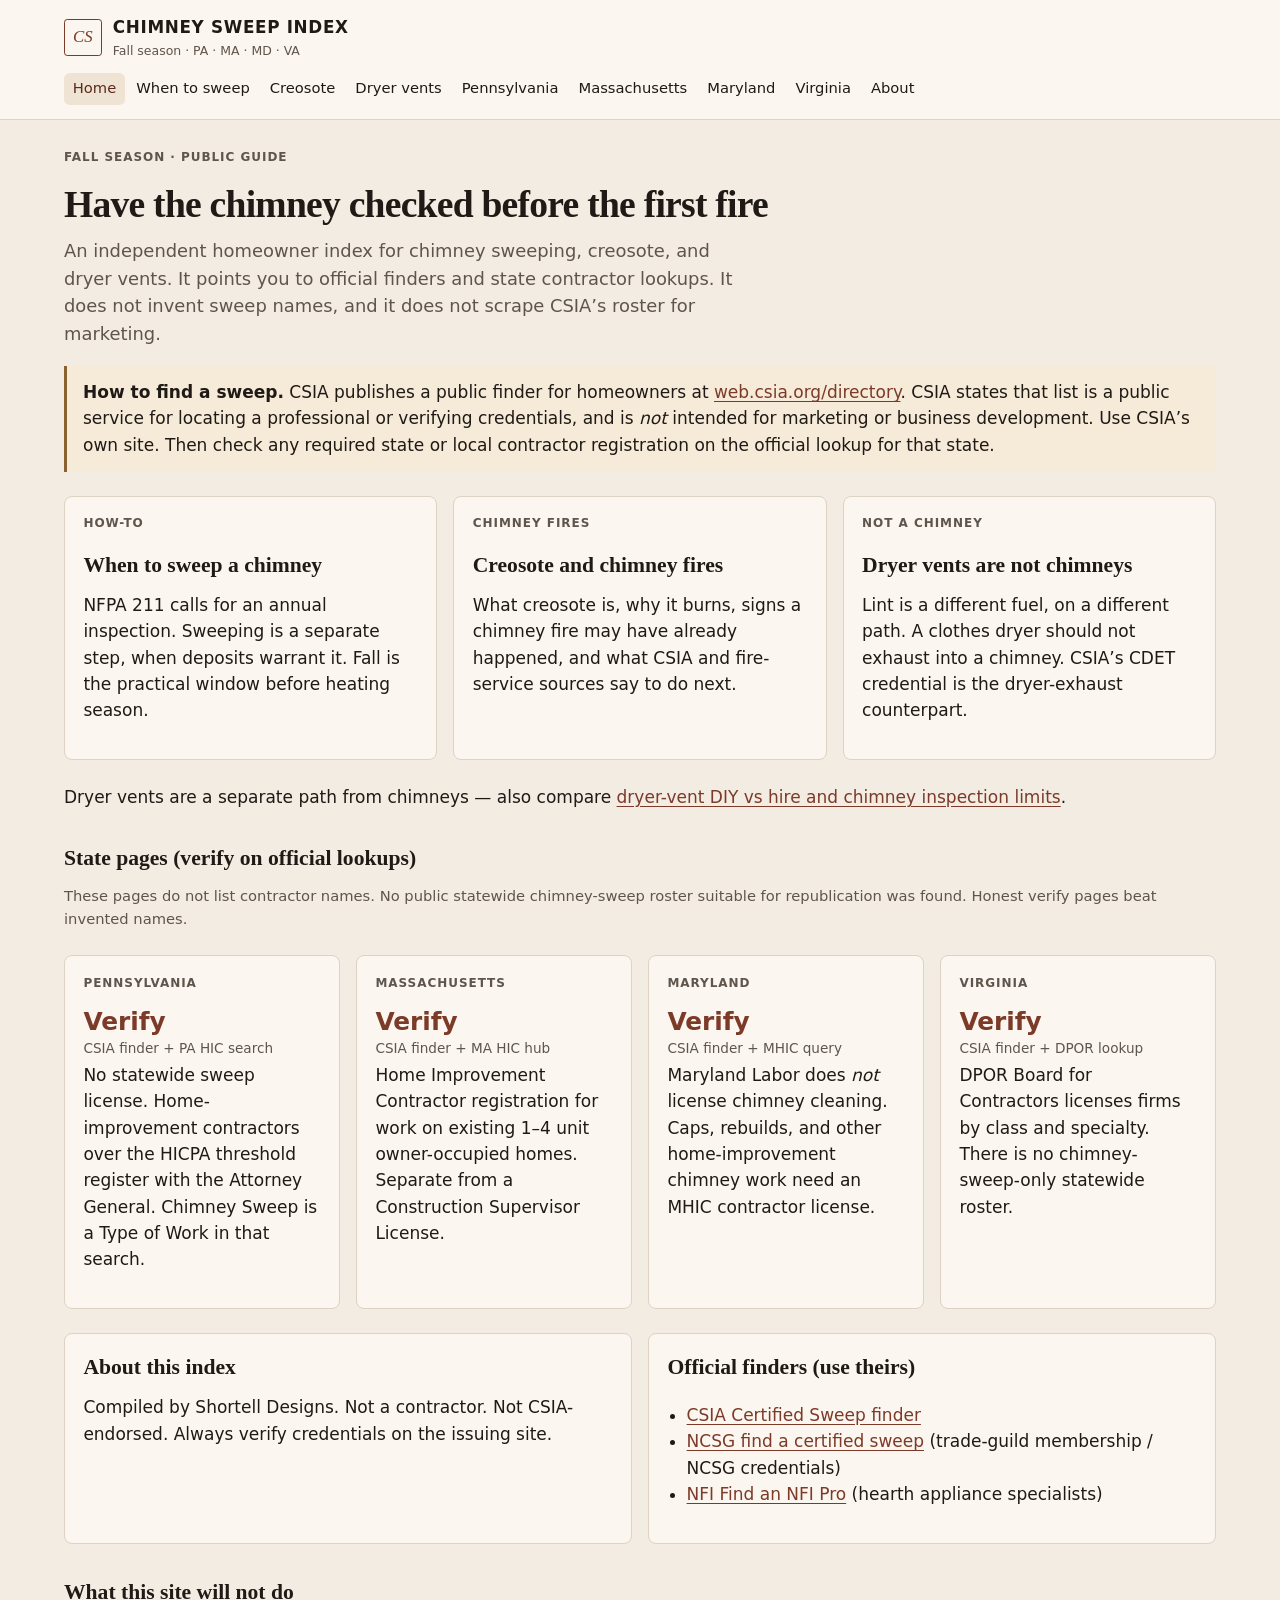
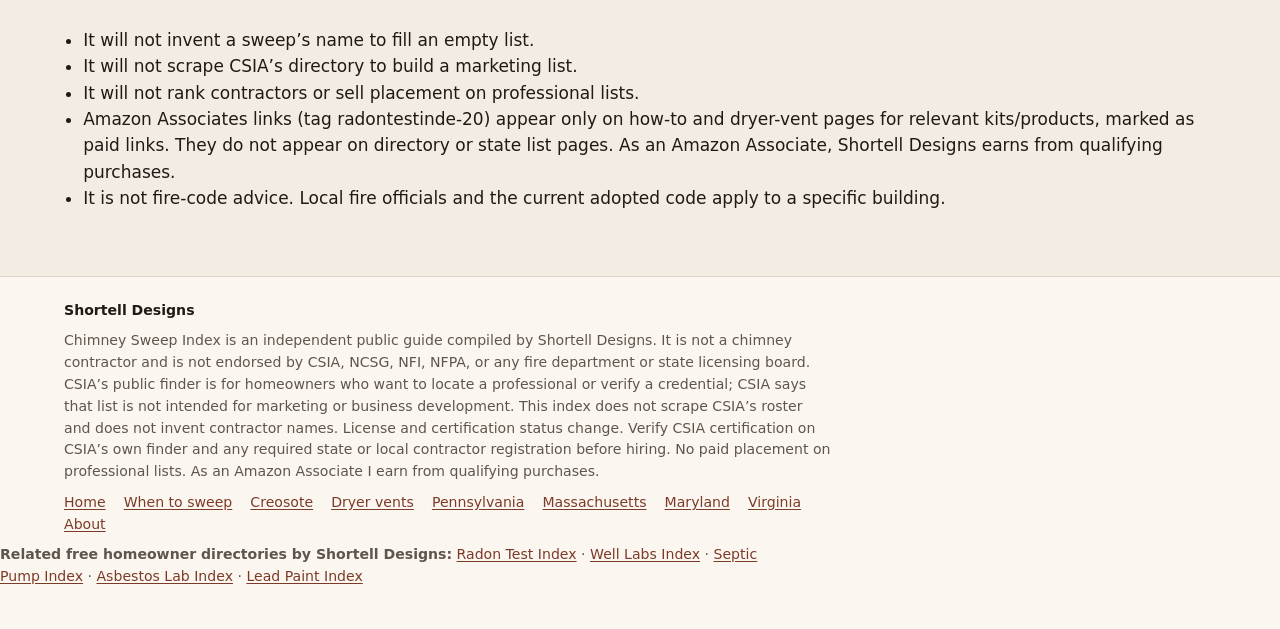
==== index.html @ 3bbc8b2e "Footer links to related Shortell directories" ====
<!DOCTYPE html>
<html lang="en">
<head>
  <meta charset="utf-8">
  <meta name="viewport" content="width=device-width, initial-scale=1">
  <title>Chimney Sweep Index | When to Sweep and Verify</title>
  <meta name="description" content="Have the chimney checked before the first fire. When to sweep, creosote, dryer vents, plus CSIA and state lookups. By Shortell Designs. Not CSIA-endorsed.">
  <link rel="stylesheet" href="css/style.css">
</head>
<body>
  <a class="skip" href="#main">Skip to content</a>
  <header class="site-header">
    <div class="header-inner">
      <a class="brand" href="index.html">
        <span class="brand-mark" aria-hidden="true">CS</span>
        <span class="brand-text">
          <span class="brand-name">Chimney Sweep Index</span>
          <span class="brand-sub">Fall season · PA · MA · MD · VA</span>
        </span>
      </a>
      <nav aria-label="Primary">
        <a href="index.html" aria-current="page">Home</a>
        <a href="how-to.html">When to sweep</a>
        <a href="creosote.html">Creosote</a>
        <a href="dryer-vent.html">Dryer vents</a>
        <a href="pa.html">Pennsylvania</a>
        <a href="ma.html">Massachusetts</a>
        <a href="md.html">Maryland</a>
        <a href="va.html">Virginia</a>
        <a href="about.html">About</a>
      </nav>
    </div>
  </header>
  <main id="main">
    <div class="wrap">
      <p class="kicker">Fall season · public guide</p>
      <h1>Have the chimney checked before the first fire</h1>
      <p class="lede">An independent homeowner index for chimney sweeping, creosote, and dryer vents.
      It points you to official finders and state contractor lookups. It does not invent sweep names,
      and it does not scrape CSIA’s roster for marketing.</p>

      <div class="note">
        <p><strong>How to find a sweep.</strong> CSIA publishes a public finder for homeowners at
        <a href="https://web.csia.org/directory/">web.csia.org/directory</a>. CSIA states that list is a public service
        for locating a professional or verifying credentials, and is <em>not</em> intended for
        marketing or business development. Use CSIA’s own site. Then check any required state or
        local contractor registration on the official lookup for that state.</p>
      </div>

      <div class="grid three">
        <a class="card" href="how-to.html">
          <p class="kicker">How-to</p>
          <h2>When to sweep a chimney</h2>
          <p>NFPA 211 calls for an annual inspection. Sweeping is a separate step, when deposits
          warrant it. Fall is the practical window before heating season.</p>
        </a>
        <a class="card" href="creosote.html">
          <p class="kicker">Chimney fires</p>
          <h2>Creosote and chimney fires</h2>
          <p>What creosote is, why it burns, signs a chimney fire may have already happened, and
          what CSIA and fire-service sources say to do next.</p>
        </a>
        <a class="card" href="dryer-vent.html">
          <p class="kicker">Not a chimney</p>
          <h2>Dryer vents are not chimneys</h2>
          <p>Lint is a different fuel, on a different path. A clothes dryer should not exhaust into
          a chimney. CSIA’s CDET credential is the dryer-exhaust counterpart.</p>
        </a>
      </div>

      <p>Dryer vents are a separate path from chimneys — also compare <a href="https://shortelldesigns.github.io/diy-kit-index/dryer-vent-chimney-diy.html">dryer-vent DIY vs hire and chimney inspection limits</a>.</p>

      <h2>State pages (verify on official lookups)</h2>
      <p class="meta">These pages do not list contractor names. No public statewide chimney-sweep
      roster suitable for republication was found. Honest verify pages beat invented names.</p>
      <div class="grid states">
        <a class="card" href="pa.html">
          <p class="kicker">Pennsylvania</p>
          <p class="stat">Verify<small>CSIA finder + PA HIC search</small></p>
          <p>No statewide sweep license. Home-improvement contractors over the HICPA threshold
          register with the Attorney General. Chimney Sweep is a Type of Work in that search.</p>
        </a>
        <a class="card" href="ma.html">
          <p class="kicker">Massachusetts</p>
          <p class="stat">Verify<small>CSIA finder + MA HIC hub</small></p>
          <p>Home Improvement Contractor registration for work on existing 1–4 unit owner-occupied
          homes. Separate from a Construction Supervisor License.</p>
        </a>
        <a class="card" href="md.html">
          <p class="kicker">Maryland</p>
          <p class="stat">Verify<small>CSIA finder + MHIC query</small></p>
          <p>Maryland Labor does <em>not</em> license chimney cleaning. Caps, rebuilds, and other
          home-improvement chimney work need an MHIC contractor license.</p>
        </a>
        <a class="card" href="va.html">
          <p class="kicker">Virginia</p>
          <p class="stat">Verify<small>CSIA finder + DPOR lookup</small></p>
          <p>DPOR Board for Contractors licenses firms by class and specialty. There is no
          chimney-sweep-only statewide roster.</p>
        </a>
      </div>

      <div class="grid two">
        <a class="card" href="about.html">
          <h2>About this index</h2>
          <p>Compiled by Shortell Designs. Not a contractor. Not CSIA-endorsed.
          Always verify credentials on the issuing site.</p>
        </a>
        <div class="card">
          <h2>Official finders (use theirs)</h2>
          <ul class="plain">
            <li><a href="https://web.csia.org/directory/">CSIA Certified Sweep finder</a></li>
            <li><a href="https://ncsg.org/find-a-sweep/find-a-certified-sweep">NCSG find a certified sweep</a> (trade-guild membership / NCSG credentials)</li>
            <li><a href="https://www.nficertified.org/public/find-an-nfi-pro/">NFI Find an NFI Pro</a> (hearth appliance specialists)</li>
          </ul>
        </div>
      </div>

      <h2>What this site will not do</h2>
      <ul class="plain">
        <li>It will not invent a sweep’s name to fill an empty list.</li>
        <li>It will not scrape CSIA’s directory to build a marketing list.</li>
        <li>It will not rank contractors or sell placement on professional lists.</li>
        <li>Amazon Associates links (tag radontestinde-20) appear only on how-to and dryer-vent pages for relevant kits/products, marked as paid links. They do not appear on directory or state list pages. As an Amazon Associate, Shortell Designs earns from qualifying purchases.</li>
        <li>It is not fire-code advice. Local fire officials and the current adopted code apply
          to a specific building.</li>
      </ul>
    </div>
  </main>
  <footer class="site-footer">
    <div class="wrap">
      <p class="byline">Shortell Designs</p>
      <p>Chimney Sweep Index is an independent public guide compiled by Shortell Designs.
      It is not a chimney contractor and is not endorsed by CSIA, NCSG, NFI,
      NFPA, or any fire department or state licensing board. CSIA’s public finder is for homeowners
      who want to locate a professional or verify a credential; CSIA says that list is not intended
      for marketing or business development. This index does not scrape CSIA’s roster and does not
      invent contractor names. License and certification status change. Verify CSIA certification
      on CSIA’s own finder and any required state or local contractor registration before hiring.
      No paid placement on professional lists. As an Amazon Associate I earn from qualifying purchases.</p>
      <p class="foot-nav"><a href="index.html">Home</a> <a href="how-to.html">When to sweep</a> <a href="creosote.html">Creosote</a> <a href="dryer-vent.html">Dryer vents</a> <a href="pa.html">Pennsylvania</a> <a href="ma.html">Massachusetts</a> <a href="md.html">Maryland</a> <a href="va.html">Virginia</a> <a href="about.html">About</a></p>
    </div>
  <p class="related-sites"><strong>Related free homeowner directories by Shortell Designs:</strong> <a href="https://shortelldesigns.github.io/radon-test-index/">Radon Test Index</a> · <a href="https://shortelldesigns.github.io/well-labs-index/">Well Labs Index</a> · <a href="https://shortelldesigns.github.io/septic-pump-index/">Septic Pump Index</a> · <a href="https://shortelldesigns.github.io/asbestos-lab-index/">Asbestos Lab Index</a> · <a href="https://shortelldesigns.github.io/lead-paint-index/">Lead Paint Index</a></p>
</footer>
</body>
</html>
---- css/style.css ----
/* Chimney Sweep Index — mobile-first, calm, no tracking */
:root {
  --bg: #f3ece3;
  --bg-2: #fbf6ef;
  --ink: #1f1a16;
  --muted: #5e554c;
  --line: #ddd3c4;
  --brick: #7c3a28;
  --brick-2: #5c2a1d;
  --sand: #efe4d4;
  --sand-ink: #5a4718;
  --ember: #f3e4d4;
  --ember-ink: #7a3a28;
  --slate: #e8e4ee;
  --slate-ink: #3a3160;
  --note: #f6ead8;
  --note-edge: #8a6230;
  --focus: #7c3a28;
  --max: 72rem;
  --prose: 40rem;
  --radius: 0.35rem;
}

*,
*::before,
*::after {
  box-sizing: border-box;
}

html {
  scroll-behavior: smooth;
}

body {
  margin: 0;
  color: var(--ink);
  background: var(--bg);
  font-family: "Source Sans 3", "Segoe UI", system-ui, -apple-system, sans-serif;
  font-size: 1.0625rem;
  line-height: 1.55;
}

.skip {
  position: absolute;
  left: 0.75rem;
  top: -3rem;
  background: var(--brick);
  color: #fff;
  padding: 0.4rem 0.7rem;
  z-index: 20;
}
.skip:focus {
  top: 0.75rem;
}

a {
  color: var(--brick);
  text-underline-offset: 0.15em;
}
a:hover {
  color: var(--brick-2);
}
a:focus-visible,
button:focus-visible,
input:focus-visible {
  outline: 2px solid var(--focus);
  outline-offset: 2px;
}

.wrap {
  width: min(100% - 2rem, var(--max));
  margin-inline: auto;
}
.wrap-prose {
  width: min(100% - 2rem, var(--prose));
  margin-inline: auto;
}

.site-header {
  border-bottom: 1px solid var(--line);
  background: var(--bg-2);
}
.header-inner {
  width: min(100% - 2rem, var(--max));
  margin-inline: auto;
  padding: 0.9rem 0 0.85rem;
  display: flex;
  flex-wrap: wrap;
  gap: 0.75rem 1.5rem;
  align-items: center;
  justify-content: space-between;
}
.brand {
  display: flex;
  gap: 0.7rem;
  align-items: center;
  text-decoration: none;
  color: inherit;
}
.brand-mark {
  flex: none;
  width: 2.35rem;
  height: 2.35rem;
  display: grid;
  place-items: center;
  border: 1.5px solid var(--brick);
  border-radius: 0.2rem;
  color: var(--brick);
  font-family: Georgia, "Iowan Old Style", "Palatino Linotype", serif;
  font-style: italic;
  font-size: 1.05rem;
  line-height: 1;
}
.brand-text {
  display: flex;
  flex-direction: column;
  gap: 0.05rem;
}
.brand-name {
  font-weight: 700;
  letter-spacing: 0.04em;
  font-size: 1.05rem;
  text-transform: uppercase;
}
.brand-sub {
  font-size: 0.78rem;
  color: var(--muted);
}

nav {
  display: flex;
  flex-wrap: wrap;
  gap: 0.15rem;
}
nav a {
  text-decoration: none;
  color: var(--ink);
  padding: 0.3rem 0.55rem;
  border-radius: var(--radius);
  font-size: 0.92rem;
}
nav a:hover,
nav a[aria-current="page"] {
  background: var(--sand);
  color: var(--brick-2);
}

main {
  padding: 1.75rem 0 3rem;
}
h1 {
  font-family: Georgia, "Iowan Old Style", Palatino, serif;
  font-weight: 600;
  font-size: clamp(1.7rem, 3.5vw, 2.35rem);
  line-height: 1.2;
  margin: 0 0 0.6rem;
  letter-spacing: -0.02em;
}
h2 {
  font-family: Georgia, "Iowan Old Style", Palatino, serif;
  font-weight: 600;
  font-size: 1.35rem;
  margin: 2rem 0 0.6rem;
}
h3 {
  font-size: 1.05rem;
  margin: 1.4rem 0 0.4rem;
}
p {
  margin: 0 0 1rem;
}
.lede {
  font-size: 1.12rem;
  color: var(--muted);
  max-width: 42rem;
}

.grid {
  display: grid;
  gap: 1rem;
  margin: 1.5rem 0;
}
@media (min-width: 640px) {
  .grid.states {
    grid-template-columns: repeat(2, 1fr);
  }
  .grid.two {
    grid-template-columns: 1fr 1fr;
  }
  .grid.three {
    grid-template-columns: 1fr 1fr;
  }
}
@media (min-width: 960px) {
  .grid.states {
    grid-template-columns: repeat(4, 1fr);
  }
  .grid.three {
    grid-template-columns: 1fr 1fr 1fr;
  }
}
.card {
  background: var(--bg-2);
  border: 1px solid var(--line);
  border-radius: 0.5rem;
  padding: 1.1rem 1.15rem 1.2rem;
  text-decoration: none;
  color: inherit;
  display: block;
}
a.card:hover {
  border-color: var(--brick);
}
.card h2,
.card h3 {
  margin-top: 0;
}
.stat {
  font-variant-numeric: tabular-nums;
  font-size: 1.55rem;
  font-weight: 600;
  color: var(--brick);
  line-height: 1.15;
  margin: 0.2rem 0 0.35rem;
}
.stat small {
  display: block;
  font-size: 0.85rem;
  font-weight: 500;
  color: var(--muted);
  margin-top: 0.25rem;
}
.kicker {
  font-size: 0.75rem;
  letter-spacing: 0.08em;
  text-transform: uppercase;
  color: var(--muted);
  font-weight: 600;
}

.note {
  background: var(--note);
  border-left: 3px solid var(--note-edge);
  padding: 0.85rem 1rem;
  margin: 1.1rem 0 1.4rem;
  border-radius: 0 0.35rem 0.35rem 0;
}
.note p:last-child {
  margin-bottom: 0;
}

ul.plain,
ol.plain {
  padding-left: 1.2rem;
}
.meta {
  color: var(--muted);
  font-size: 0.92rem;
}

.checklist {
  list-style: none;
  padding: 0;
  margin: 0 0 1.2rem;
}
.checklist li {
  background: var(--bg-2);
  border: 1px solid var(--line);
  border-radius: 0.4rem;
  padding: 0.75rem 0.9rem;
  margin-bottom: 0.55rem;
}
.checklist strong {
  display: block;
  margin-bottom: 0.15rem;
}

.sources {
  font-size: 0.92rem;
  color: var(--muted);
}
.sources a {
  color: var(--brick);
}

.prose h1 {
  margin-bottom: 0.75rem;
}
.prose hr {
  border: 0;
  border-top: 1px solid var(--line);
  margin: 1.75rem 0;
}
.prose code {
  font-size: 0.9em;
  background: var(--sand);
  padding: 0.05em 0.3em;
  border-radius: 0.2rem;
}
.prose ul,
.prose ol {
  padding-left: 1.25rem;
  margin: 0 0 1rem;
}
.prose li {
  margin-bottom: 0.35rem;
}

.site-footer {
  border-top: 1px solid var(--line);
  background: var(--bg-2);
  padding: 1.4rem 0 2rem;
  color: var(--muted);
  font-size: 0.88rem;
}
.site-footer .wrap {
  width: min(100% - 2rem, var(--max));
  margin-inline: auto;
}
.byline {
  color: var(--ink);
  font-weight: 600;
  margin-bottom: 0.4rem;
}
.site-footer p {
  margin: 0 0 0.55rem;
  max-width: 48rem;
}
.foot-nav {
  margin-top: 0.8rem;
}
.foot-nav a {
  margin-right: 0.85rem;
}

@media print {
  .site-header nav,
  .skip,
  .foot-nav {
    display: none;
  }
  body,
  .card,
  .site-header,
  .site-footer {
    background: #fff;
  }
  a {
    color: inherit;
  }
}

.prose blockquote {
  margin: 1rem 0 1.2rem;
  padding: 0.2rem 0 0.2rem 1rem;
  border-left: 3px solid var(--line);
  color: var(--muted);
}
.prose blockquote p:last-child {
  margin-bottom: 0;
}
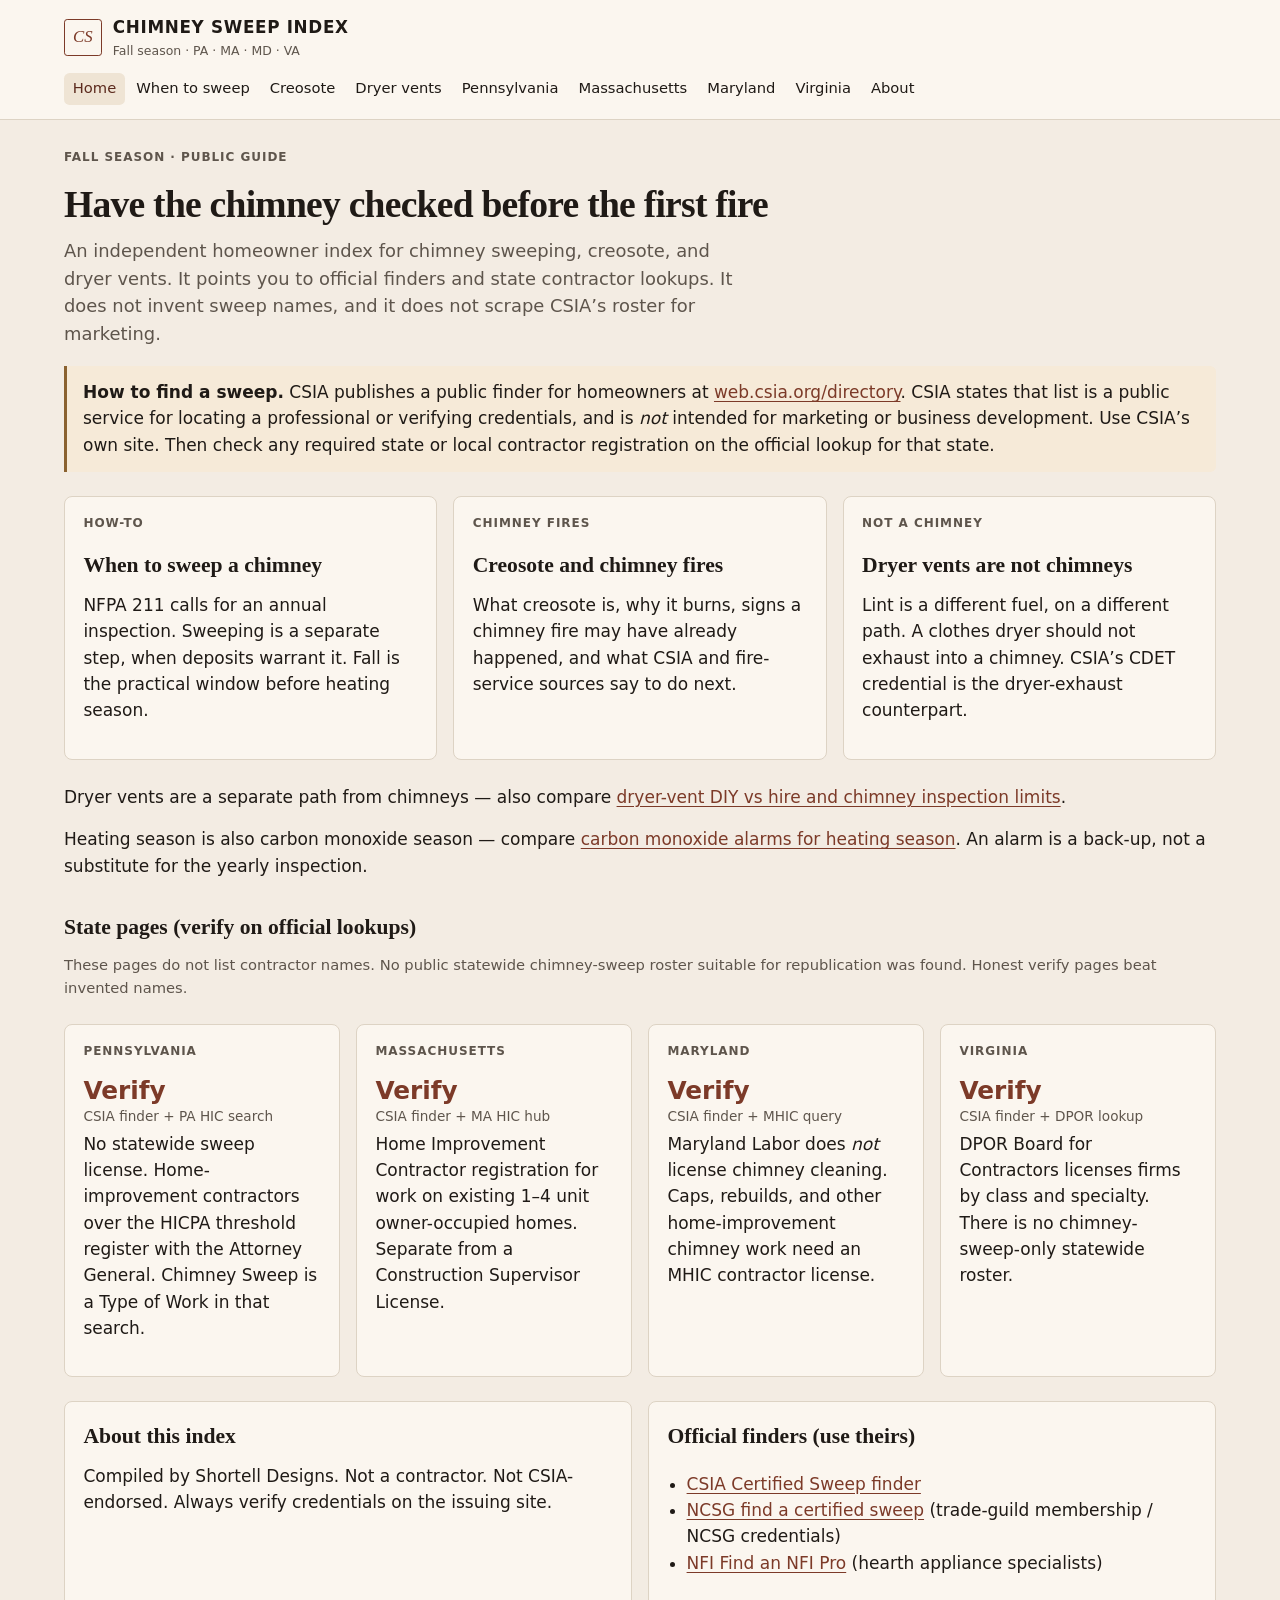
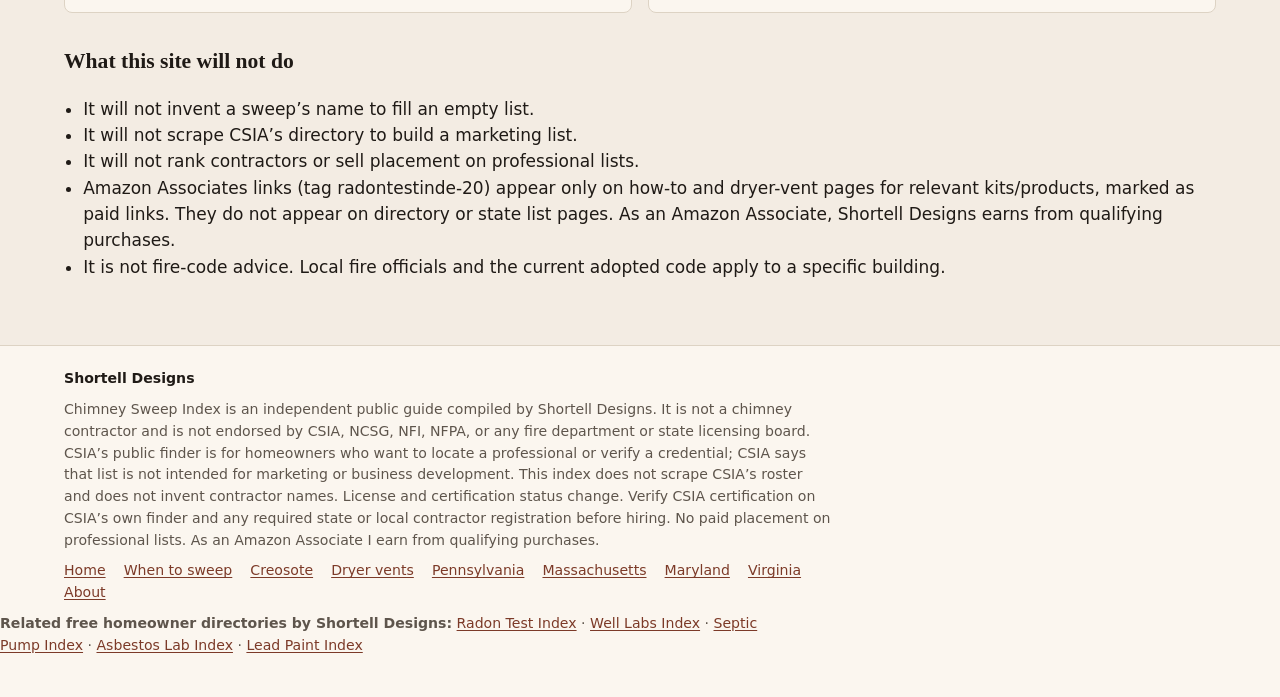
==== commit 1d3036f8: "Bridge links to DIY Kit Index CO alarms page" ====
--- a/index.html
+++ b/index.html
@@ -5,6 +5,7 @@
   <meta name="viewport" content="width=device-width, initial-scale=1">
   <title>Chimney Sweep Index | When to Sweep and Verify</title>
   <meta name="description" content="Have the chimney checked before the first fire. When to sweep, creosote, dryer vents, plus CSIA and state lookups. By Shortell Designs. Not CSIA-endorsed.">
+  <link rel="canonical" href="https://shortelldesigns.github.io/chimney-sweep-index/">
   <link rel="stylesheet" href="css/style.css">
 </head>
 <body>
@@ -69,6 +70,7 @@
       </div>
 
       <p>Dryer vents are a separate path from chimneys — also compare <a href="https://shortelldesigns.github.io/diy-kit-index/dryer-vent-chimney-diy.html">dryer-vent DIY vs hire and chimney inspection limits</a>.</p>
+      <p>Heating season is also carbon monoxide season — compare <a href="https://shortelldesigns.github.io/diy-kit-index/carbon-monoxide-alarms.html">carbon monoxide alarms for heating season</a>. An alarm is a back-up, not a substitute for the yearly inspection.</p>
 
       <h2>State pages (verify on official lookups)</h2>
       <p class="meta">These pages do not list contractor names. No public statewide chimney-sweep
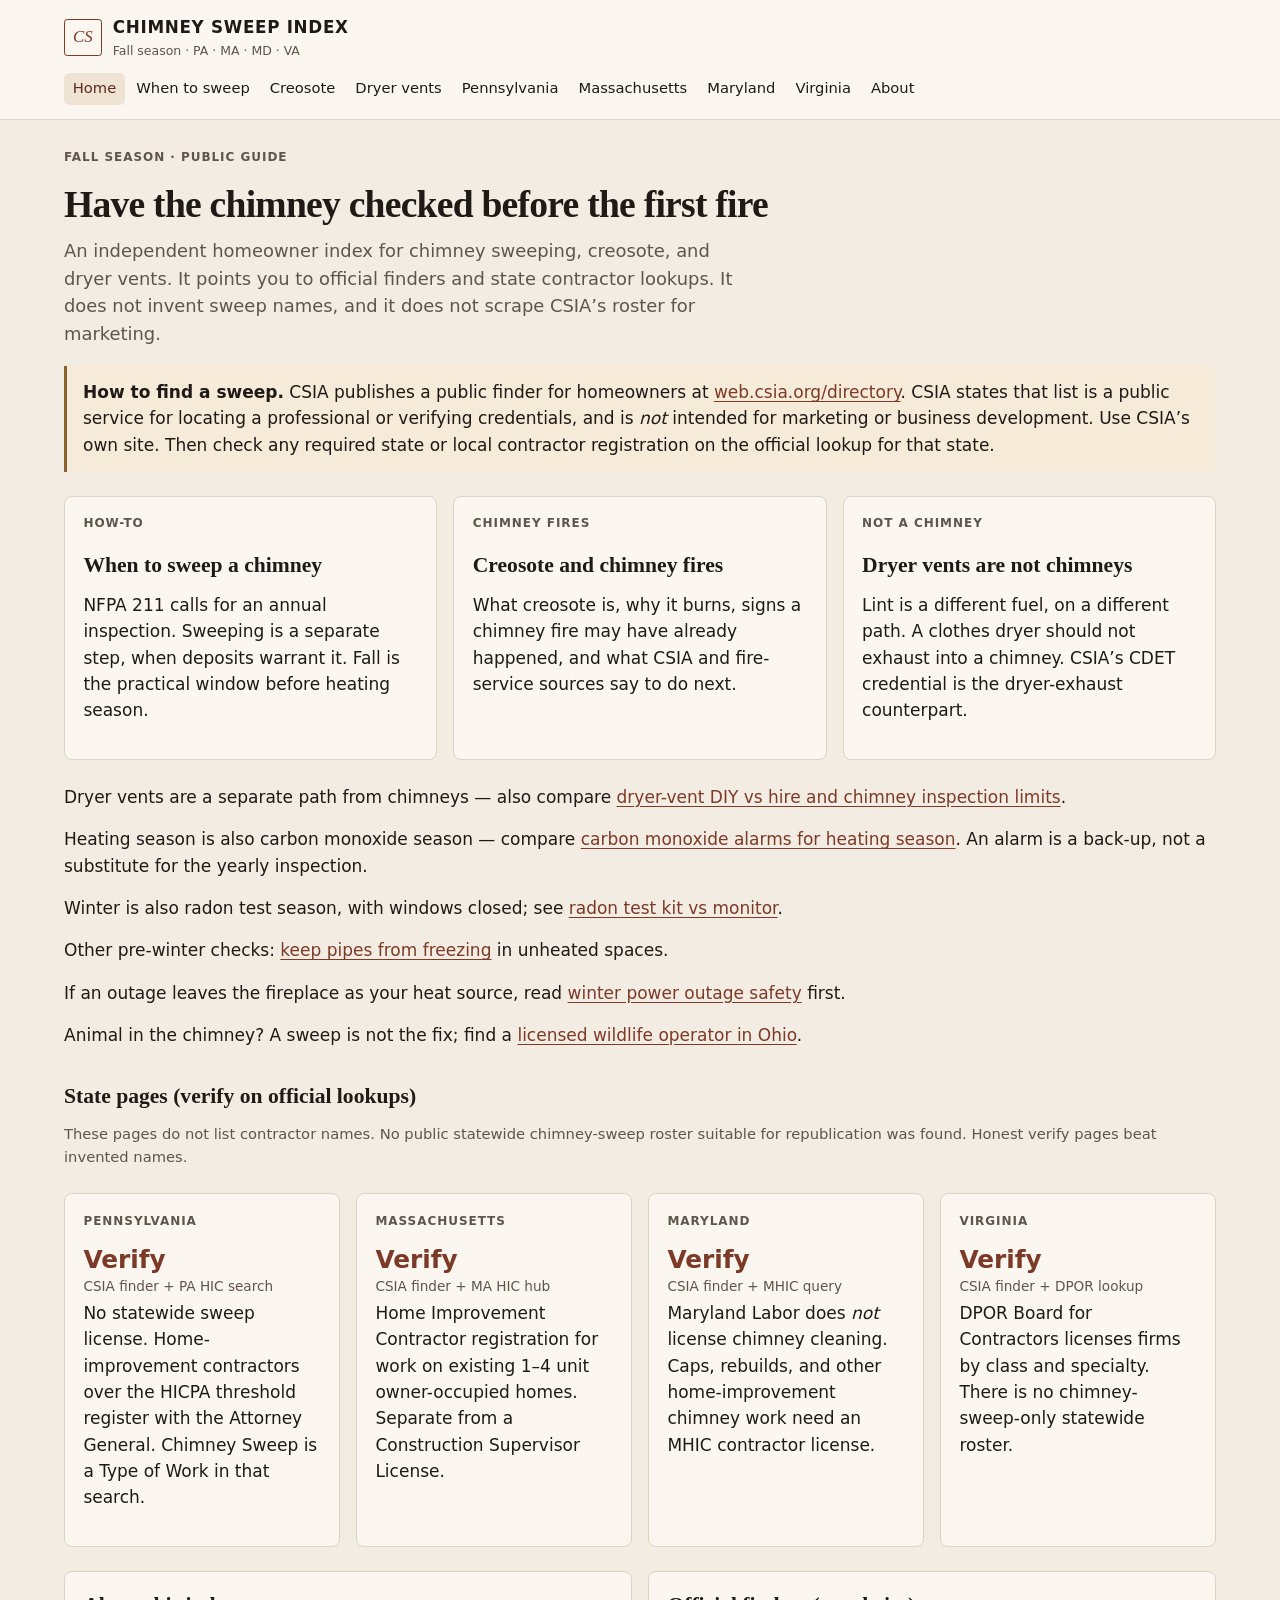
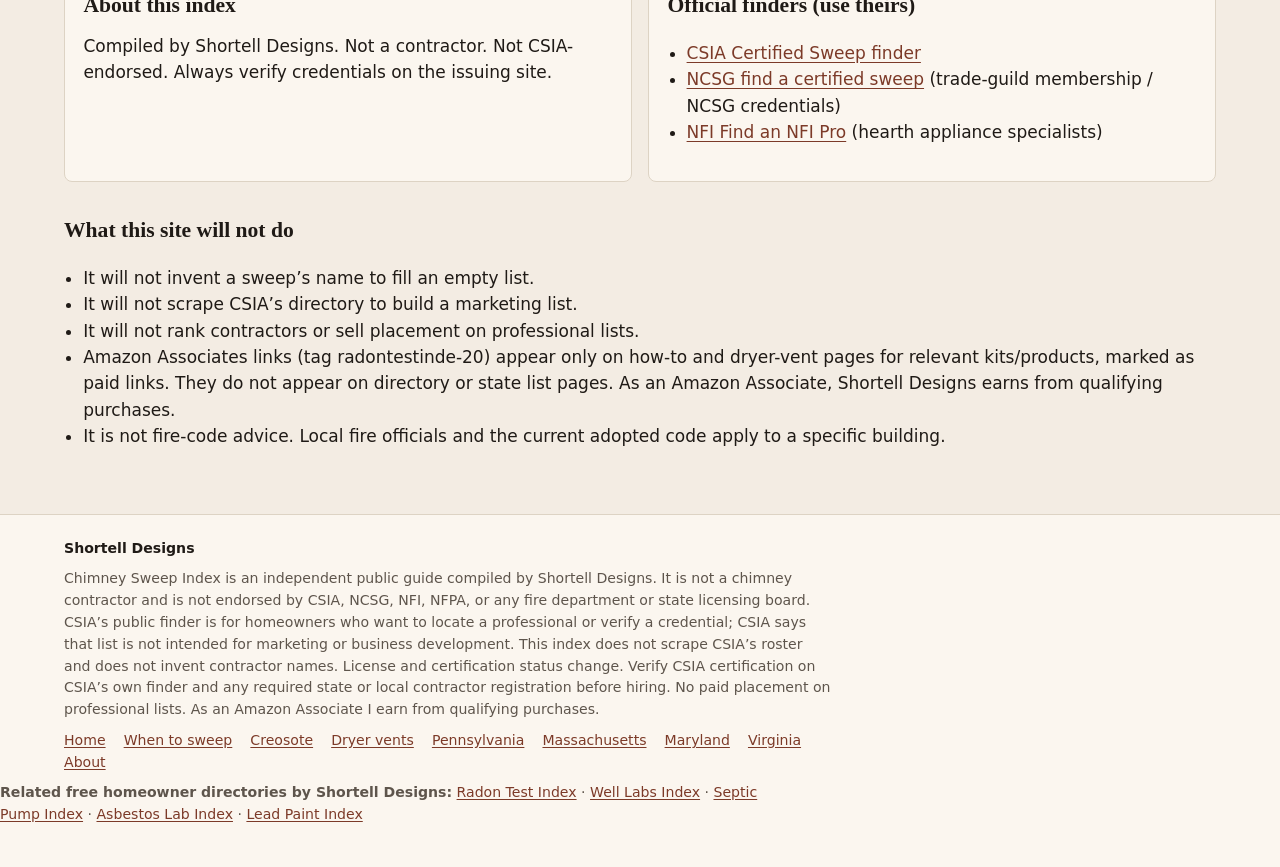
==== commit 4ee4c04b: "Indexing pack 2026-11-09 (Marketeer): internal links Co-authored-by: shortelldesigns <shortelldesign" ====
--- a/index.html
+++ b/index.html
@@ -71,6 +71,10 @@
 
       <p>Dryer vents are a separate path from chimneys — also compare <a href="https://shortelldesigns.github.io/diy-kit-index/dryer-vent-chimney-diy.html">dryer-vent DIY vs hire and chimney inspection limits</a>.</p>
       <p>Heating season is also carbon monoxide season — compare <a href="https://shortelldesigns.github.io/diy-kit-index/carbon-monoxide-alarms.html">carbon monoxide alarms for heating season</a>. An alarm is a back-up, not a substitute for the yearly inspection.</p>
+      <p>Winter is also radon test season, with windows closed; see <a href="https://shortelldesigns.github.io/diy-kit-index/radon-test-kits.html">radon test kit vs monitor</a>.</p>
+      <p>Other pre-winter checks: <a href="https://shortelldesigns.github.io/diy-kit-index/frozen-pipe-kit.html">keep pipes from freezing</a> in unheated spaces.</p>
+      <p>If an outage leaves the fireplace as your heat source, read <a href="https://shortelldesigns.github.io/diy-kit-index/power-outage-kit.html">winter power outage safety</a> first.</p>
+      <p>Animal in the chimney? A sweep is not the fix; find a <a href="https://shortelldesigns.github.io/wildlife-control-index/oh.html">licensed wildlife operator in Ohio</a>.</p>
 
       <h2>State pages (verify on official lookups)</h2>
       <p class="meta">These pages do not list contractor names. No public statewide chimney-sweep
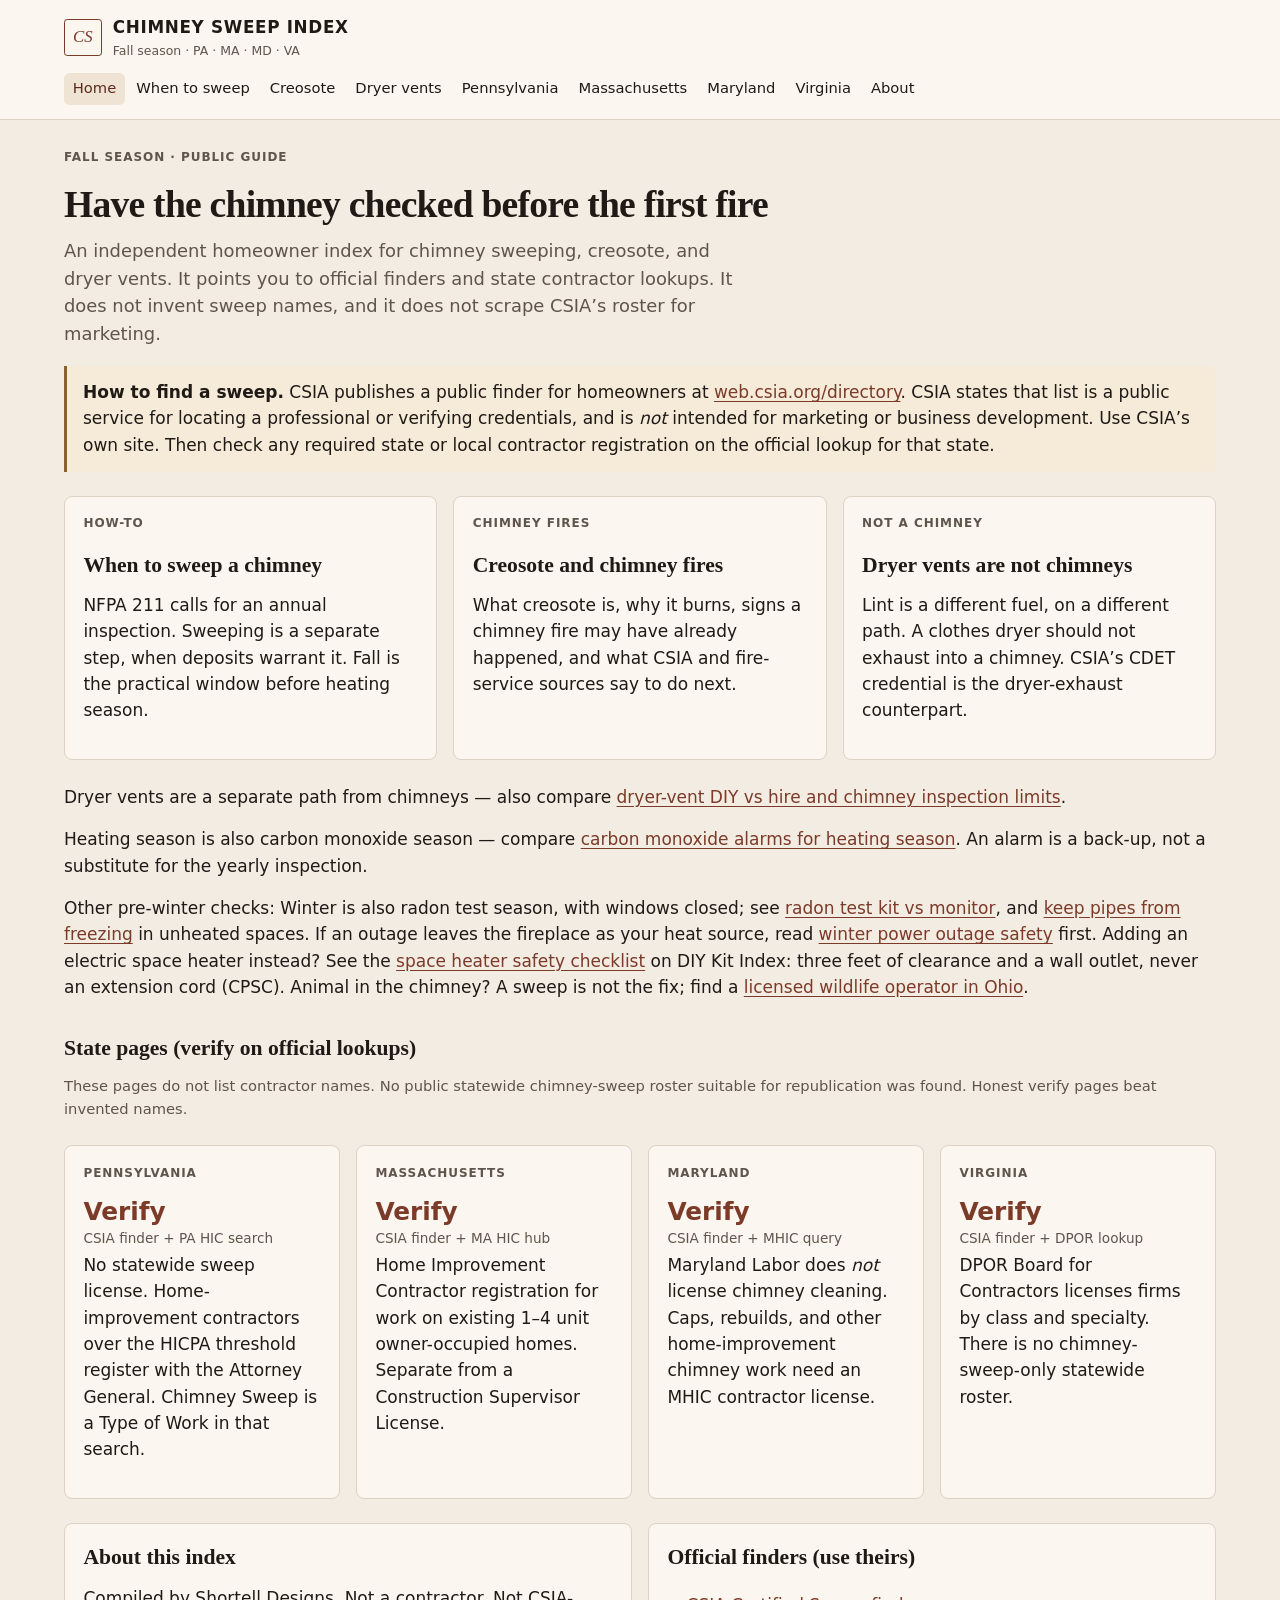
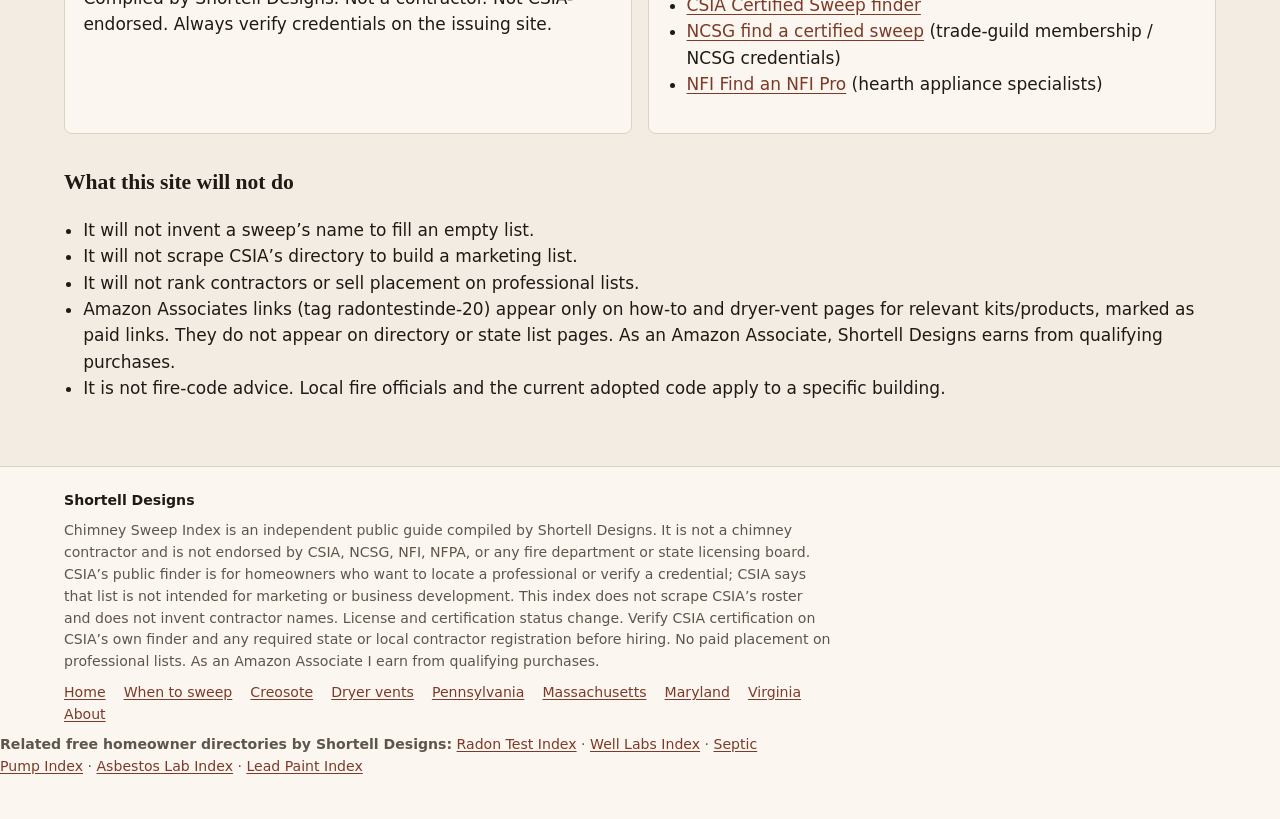
==== commit 6d4eae77: "Add space heater safety link to pre-winter checks Co-authored-by: shortelldesigns <shortelldesigns@u" ====
--- a/index.html
+++ b/index.html
@@ -71,10 +71,7 @@
 
       <p>Dryer vents are a separate path from chimneys — also compare <a href="https://shortelldesigns.github.io/diy-kit-index/dryer-vent-chimney-diy.html">dryer-vent DIY vs hire and chimney inspection limits</a>.</p>
       <p>Heating season is also carbon monoxide season — compare <a href="https://shortelldesigns.github.io/diy-kit-index/carbon-monoxide-alarms.html">carbon monoxide alarms for heating season</a>. An alarm is a back-up, not a substitute for the yearly inspection.</p>
-      <p>Winter is also radon test season, with windows closed; see <a href="https://shortelldesigns.github.io/diy-kit-index/radon-test-kits.html">radon test kit vs monitor</a>.</p>
-      <p>Other pre-winter checks: <a href="https://shortelldesigns.github.io/diy-kit-index/frozen-pipe-kit.html">keep pipes from freezing</a> in unheated spaces.</p>
-      <p>If an outage leaves the fireplace as your heat source, read <a href="https://shortelldesigns.github.io/diy-kit-index/power-outage-kit.html">winter power outage safety</a> first.</p>
-      <p>Animal in the chimney? A sweep is not the fix; find a <a href="https://shortelldesigns.github.io/wildlife-control-index/oh.html">licensed wildlife operator in Ohio</a>.</p>
+      <p>Other pre-winter checks: Winter is also radon test season, with windows closed; see <a href="https://shortelldesigns.github.io/diy-kit-index/radon-test-kits.html">radon test kit vs monitor</a>, and <a href="https://shortelldesigns.github.io/diy-kit-index/frozen-pipe-kit.html">keep pipes from freezing</a> in unheated spaces. If an outage leaves the fireplace as your heat source, read <a href="https://shortelldesigns.github.io/diy-kit-index/power-outage-kit.html">winter power outage safety</a> first. Adding an electric space heater instead? See the <a href="https://shortelldesigns.github.io/diy-kit-index/space-heater-safety.html">space heater safety checklist</a> on DIY Kit Index: three feet of clearance and a wall outlet, never an extension cord (CPSC). Animal in the chimney? A sweep is not the fix; find a <a href="https://shortelldesigns.github.io/wildlife-control-index/oh.html">licensed wildlife operator in Ohio</a>.</p>
 
       <h2>State pages (verify on official lookups)</h2>
       <p class="meta">These pages do not list contractor names. No public statewide chimney-sweep
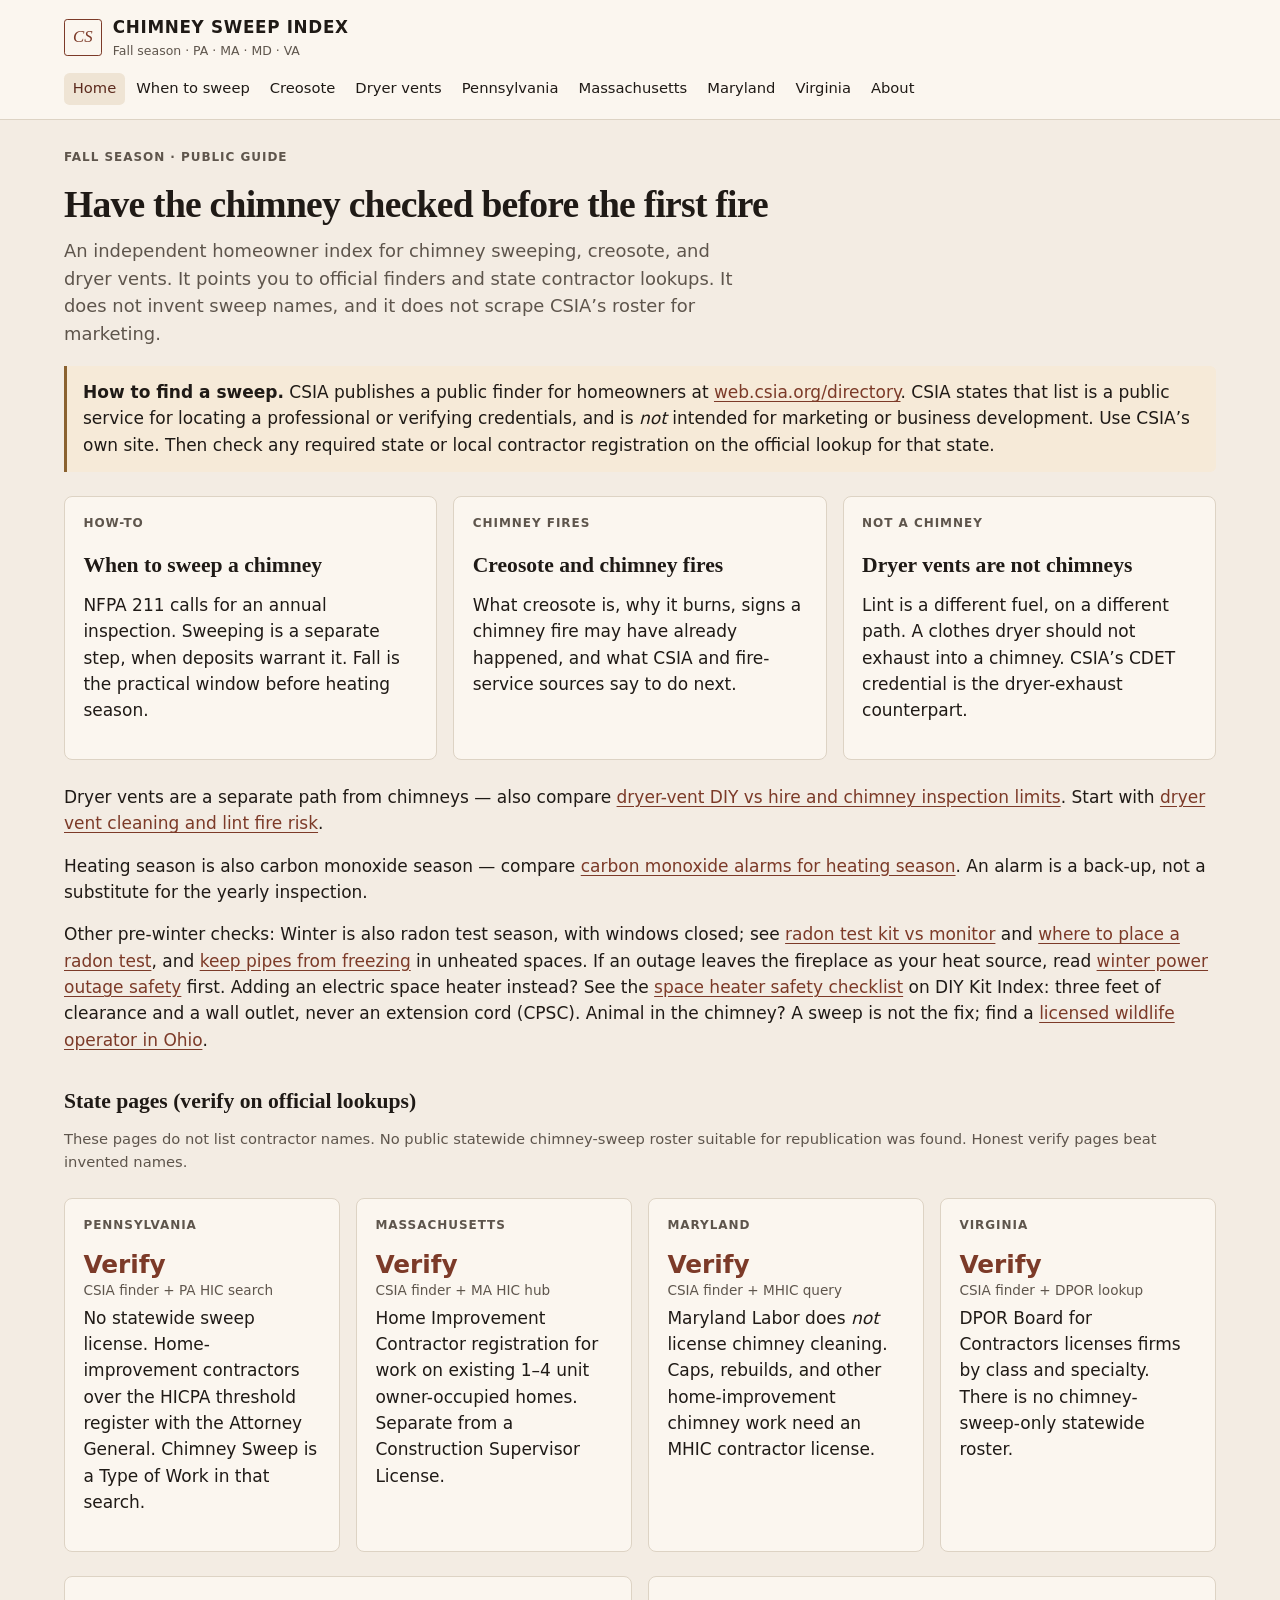
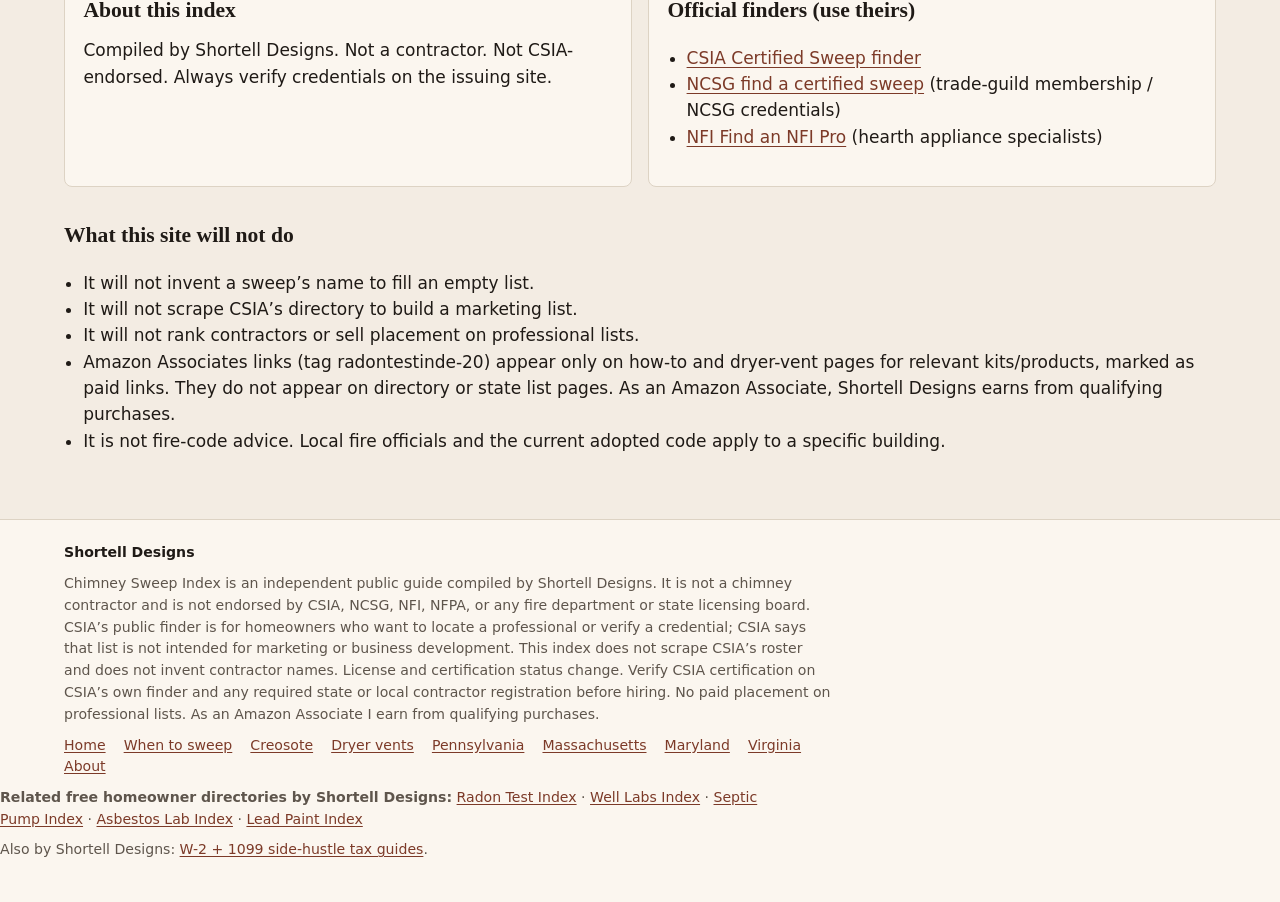
==== commit da54c25d: "Indexing pack 2026-11-09 GSC-true (Marketeer): titles, metas, intros, internal links Co-authored-by:" ====
--- a/index.html
+++ b/index.html
@@ -69,9 +69,9 @@
         </a>
       </div>
 
-      <p>Dryer vents are a separate path from chimneys — also compare <a href="https://shortelldesigns.github.io/diy-kit-index/dryer-vent-chimney-diy.html">dryer-vent DIY vs hire and chimney inspection limits</a>.</p>
+      <p>Dryer vents are a separate path from chimneys — also compare <a href="https://shortelldesigns.github.io/diy-kit-index/dryer-vent-chimney-diy.html">dryer-vent DIY vs hire and chimney inspection limits</a>. Start with <a href="dryer-vent.html">dryer vent cleaning and lint fire risk</a>.</p>
       <p>Heating season is also carbon monoxide season — compare <a href="https://shortelldesigns.github.io/diy-kit-index/carbon-monoxide-alarms.html">carbon monoxide alarms for heating season</a>. An alarm is a back-up, not a substitute for the yearly inspection.</p>
-      <p>Other pre-winter checks: Winter is also radon test season, with windows closed; see <a href="https://shortelldesigns.github.io/diy-kit-index/radon-test-kits.html">radon test kit vs monitor</a>, and <a href="https://shortelldesigns.github.io/diy-kit-index/frozen-pipe-kit.html">keep pipes from freezing</a> in unheated spaces. If an outage leaves the fireplace as your heat source, read <a href="https://shortelldesigns.github.io/diy-kit-index/power-outage-kit.html">winter power outage safety</a> first. Adding an electric space heater instead? See the <a href="https://shortelldesigns.github.io/diy-kit-index/space-heater-safety.html">space heater safety checklist</a> on DIY Kit Index: three feet of clearance and a wall outlet, never an extension cord (CPSC). Animal in the chimney? A sweep is not the fix; find a <a href="https://shortelldesigns.github.io/wildlife-control-index/oh.html">licensed wildlife operator in Ohio</a>.</p>
+      <p>Other pre-winter checks: Winter is also radon test season, with windows closed; see <a href="https://shortelldesigns.github.io/diy-kit-index/radon-test-kits.html">radon test kit vs monitor</a> and <a href="https://shortelldesigns.github.io/radon-test-index/how-to-test.html">where to place a radon test</a>, and <a href="https://shortelldesigns.github.io/diy-kit-index/frozen-pipe-kit.html">keep pipes from freezing</a> in unheated spaces. If an outage leaves the fireplace as your heat source, read <a href="https://shortelldesigns.github.io/diy-kit-index/power-outage-kit.html">winter power outage safety</a> first. Adding an electric space heater instead? See the <a href="https://shortelldesigns.github.io/diy-kit-index/space-heater-safety.html">space heater safety checklist</a> on DIY Kit Index: three feet of clearance and a wall outlet, never an extension cord (CPSC). Animal in the chimney? A sweep is not the fix; find a <a href="https://shortelldesigns.github.io/wildlife-control-index/oh.html">licensed wildlife operator in Ohio</a>.</p>
 
       <h2>State pages (verify on official lookups)</h2>
       <p class="meta">These pages do not list contractor names. No public statewide chimney-sweep
@@ -144,6 +144,7 @@
       <p class="foot-nav"><a href="index.html">Home</a> <a href="how-to.html">When to sweep</a> <a href="creosote.html">Creosote</a> <a href="dryer-vent.html">Dryer vents</a> <a href="pa.html">Pennsylvania</a> <a href="ma.html">Massachusetts</a> <a href="md.html">Maryland</a> <a href="va.html">Virginia</a> <a href="about.html">About</a></p>
     </div>
   <p class="related-sites"><strong>Related free homeowner directories by Shortell Designs:</strong> <a href="https://shortelldesigns.github.io/radon-test-index/">Radon Test Index</a> · <a href="https://shortelldesigns.github.io/well-labs-index/">Well Labs Index</a> · <a href="https://shortelldesigns.github.io/septic-pump-index/">Septic Pump Index</a> · <a href="https://shortelldesigns.github.io/asbestos-lab-index/">Asbestos Lab Index</a> · <a href="https://shortelldesigns.github.io/lead-paint-index/">Lead Paint Index</a></p>
+  <p class="related-sites">Also by Shortell Designs: <a href="https://shortelldesigns.github.io/tax-kit-2026/">W-2 + 1099 side-hustle tax guides</a>.</p>
 </footer>
 </body>
 </html>
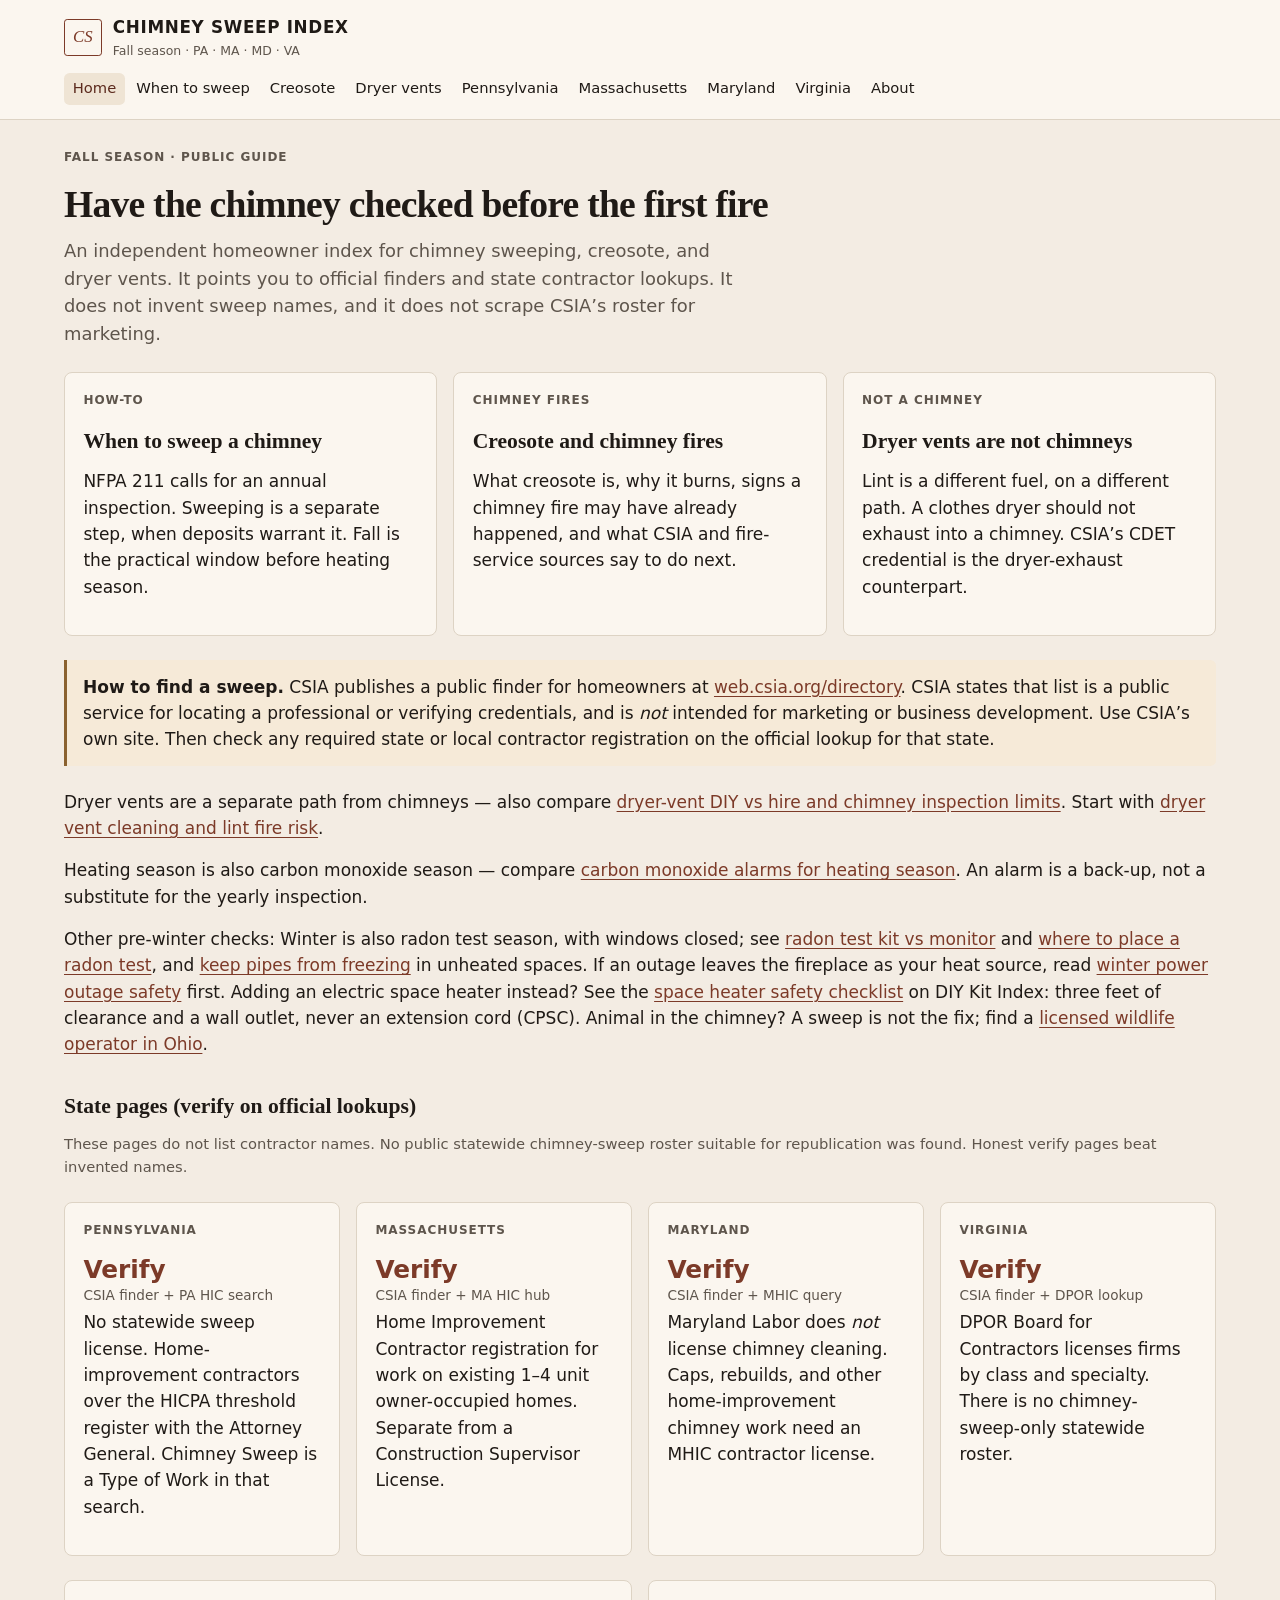
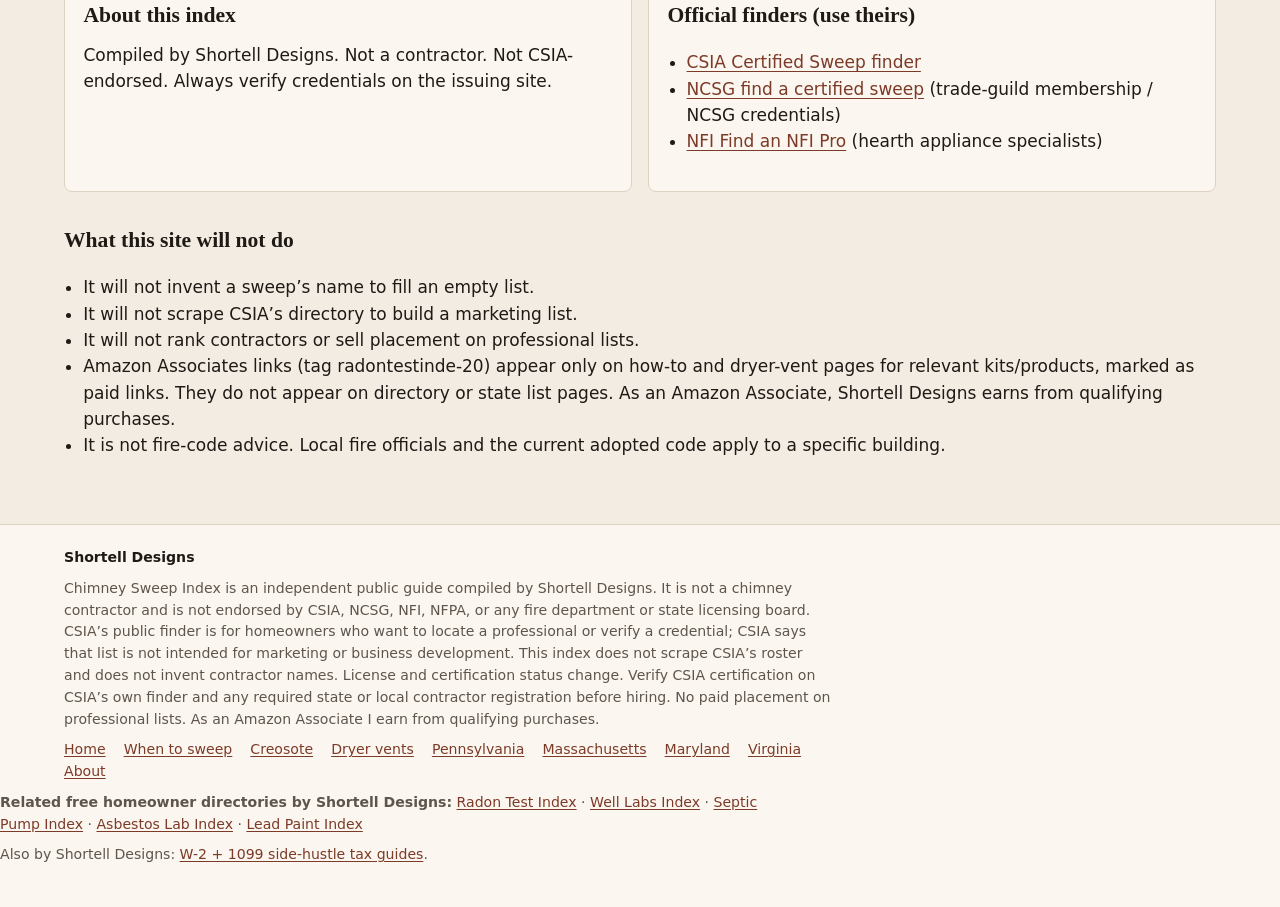
==== commit a538a327: "Fold QA: dryer-vent fold-cta; home note below cards for 390 fold Co-authored-by: shortelldesigns <sh" ====
--- a/index.html
+++ b/index.html
@@ -39,15 +39,6 @@
       <p class="lede">An independent homeowner index for chimney sweeping, creosote, and dryer vents.
       It points you to official finders and state contractor lookups. It does not invent sweep names,
       and it does not scrape CSIA’s roster for marketing.</p>
-
-      <div class="note">
-        <p><strong>How to find a sweep.</strong> CSIA publishes a public finder for homeowners at
-        <a href="https://web.csia.org/directory/">web.csia.org/directory</a>. CSIA states that list is a public service
-        for locating a professional or verifying credentials, and is <em>not</em> intended for
-        marketing or business development. Use CSIA’s own site. Then check any required state or
-        local contractor registration on the official lookup for that state.</p>
-      </div>
-
       <div class="grid three">
         <a class="card" href="how-to.html">
           <p class="kicker">How-to</p>
@@ -68,6 +59,15 @@
           a chimney. CSIA’s CDET credential is the dryer-exhaust counterpart.</p>
         </a>
       </div>
+
+      <div class="note">
+        <p><strong>How to find a sweep.</strong> CSIA publishes a public finder for homeowners at
+        <a href="https://web.csia.org/directory/">web.csia.org/directory</a>. CSIA states that list is a public service
+        for locating a professional or verifying credentials, and is <em>not</em> intended for
+        marketing or business development. Use CSIA’s own site. Then check any required state or
+        local contractor registration on the official lookup for that state.</p>
+      </div>
+
 
       <p>Dryer vents are a separate path from chimneys — also compare <a href="https://shortelldesigns.github.io/diy-kit-index/dryer-vent-chimney-diy.html">dryer-vent DIY vs hire and chimney inspection limits</a>. Start with <a href="dryer-vent.html">dryer vent cleaning and lint fire risk</a>.</p>
       <p>Heating season is also carbon monoxide season — compare <a href="https://shortelldesigns.github.io/diy-kit-index/carbon-monoxide-alarms.html">carbon monoxide alarms for heating season</a>. An alarm is a back-up, not a substitute for the yearly inspection.</p>
--- a/css/style.css
+++ b/css/style.css
@@ -359,3 +359,66 @@
 .prose blockquote p:last-child {
   margin-bottom: 0;
 }
+
+/* Designer pack 2026-11-09: how-to fold CTA (kit link + disclosure before first paid) */
+.fold-cta {
+  margin: 0 0 1.4rem;
+  padding: 1rem 1rem 1.05rem;
+  background: var(--bg-2);
+  border: 1px solid var(--line);
+  border-radius: 0.5rem;
+}
+.fold-cta .kicker { margin: 0 0 0.5rem; }
+.fold-cta .pick-links {
+  list-style: none;
+  padding: 0;
+  margin: 0;
+  display: grid;
+  gap: 0.35rem;
+}
+.fold-cta .pick-note {
+  margin: 0.65rem 0 0.55rem;
+  font-size: 0.88rem;
+  color: var(--muted);
+}
+.fold-cta .kit-link,
+.fold-cta a.btn {
+  display: flex;
+  align-items: center;
+  justify-content: center;
+  width: 100%;
+  min-height: 2.75rem;
+  padding: 0.55rem 0.85rem;
+  box-sizing: border-box;
+  background: var(--brick);
+  color: #f6f3ea !important;
+  text-decoration: none;
+  font-weight: 700;
+  border-radius: 0.5rem;
+  text-align: center;
+  line-height: 1.25;
+  flex-wrap: wrap;
+  column-gap: 0.35em;
+}
+.fold-cta a.btn-secondary {
+  background: transparent;
+  color: var(--brick-2) !important;
+  border: 2px solid var(--brick-2);
+  margin-top: 0.35rem;
+}
+.fold-cta .kit-link .paid { color: #f0dcd3; font-style: normal; font-weight: 500; }
+@media (max-width: 639px) {
+  .fold-cta .kit-link {
+    min-height: 2.75rem;
+    padding: 0.5rem 0.75rem;
+    font-size: 0.95rem;
+  }
+}
+
+/* Designer pack 2026-11-09: home cards into 390 fold — note moved below cards in HTML; tighten mobile spacing */
+@media (max-width: 639px) {
+  .lede { margin-bottom: 0.75rem; }
+  .grid.three { gap: 0.75rem; margin-top: 0.5rem; }
+  .card { padding: 0.9rem 1rem 1rem; }
+}
+
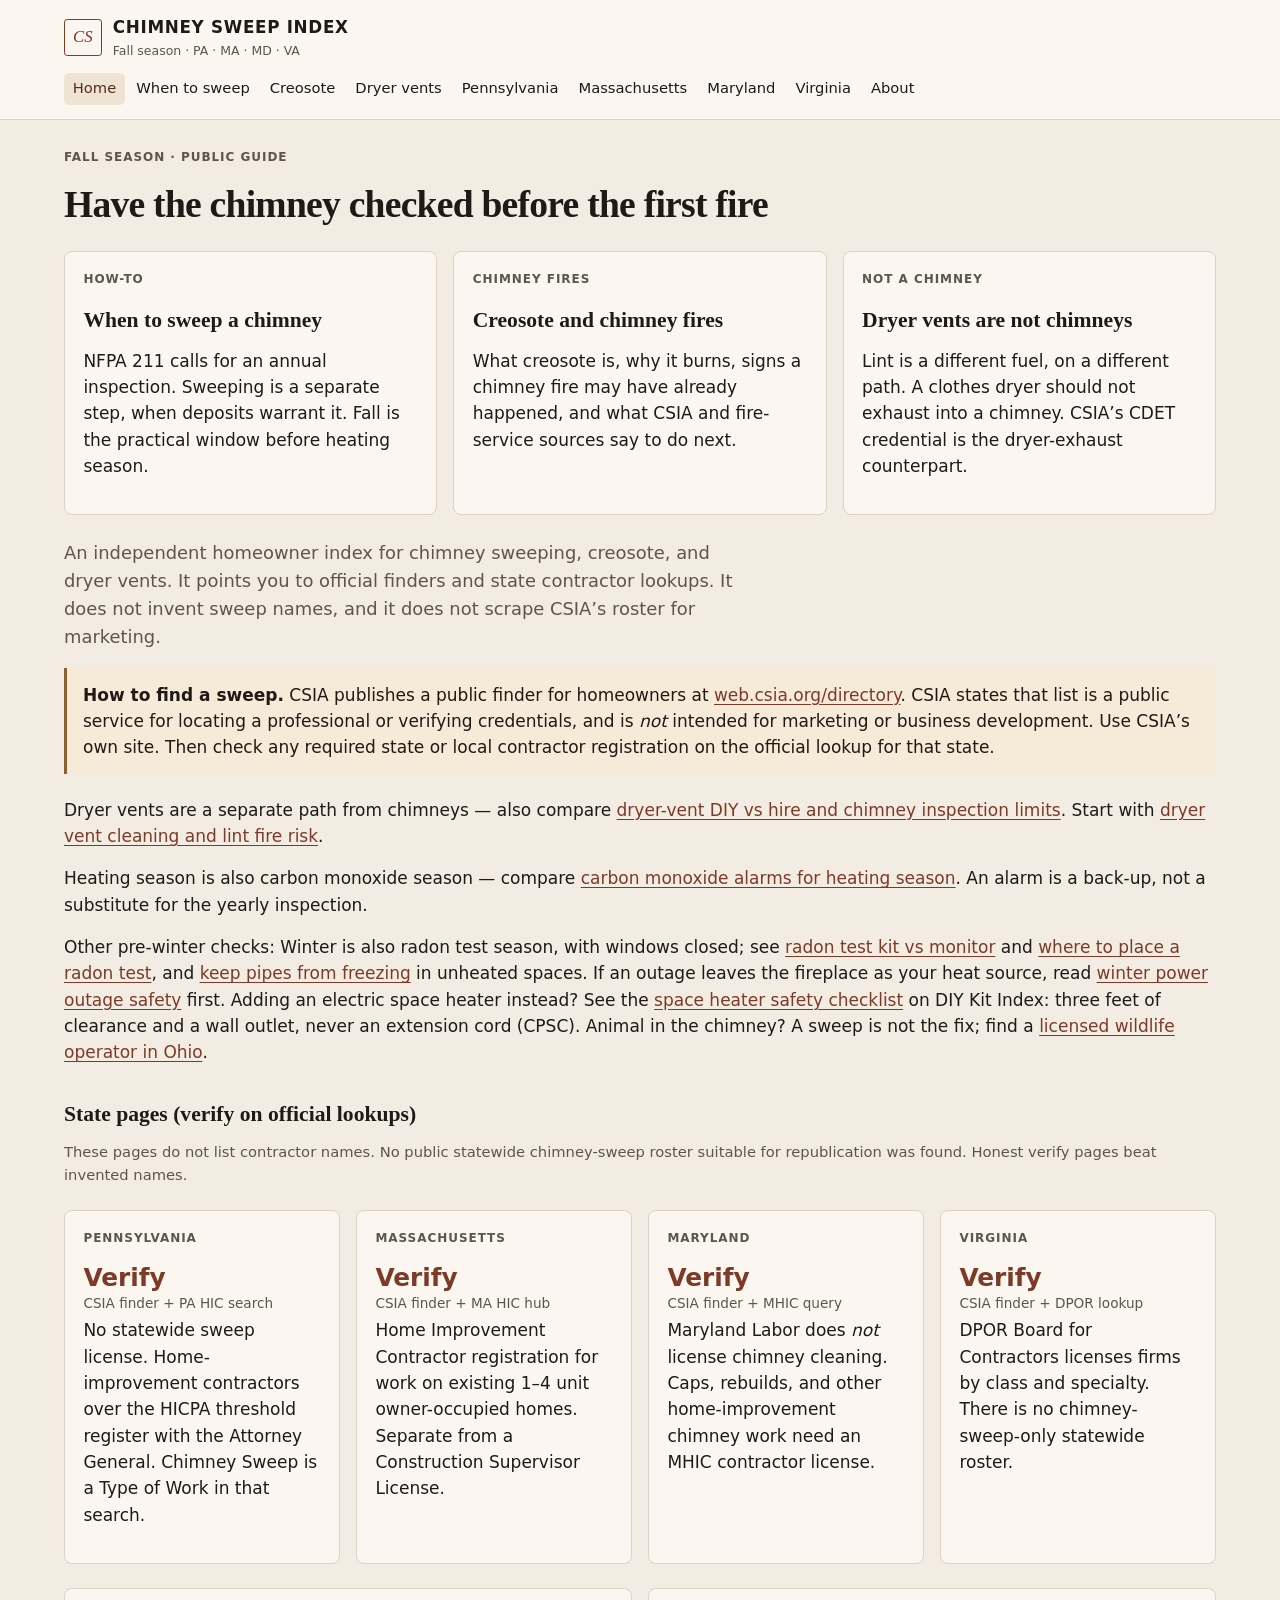
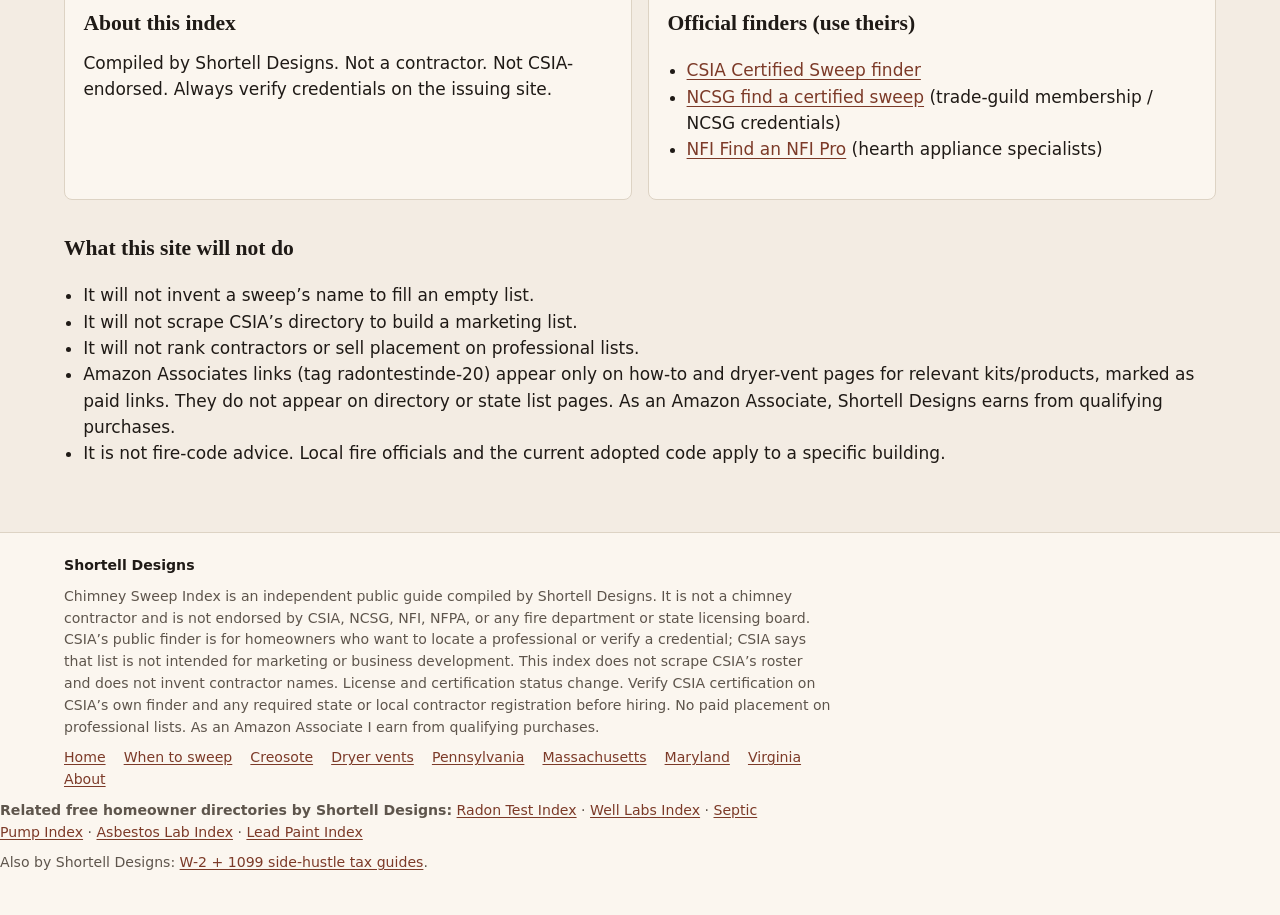
==== commit 1375675c: "Fold QA: existing CTA above intro/lede for 390x664 iOS fold" ====
--- a/index.html
+++ b/index.html
@@ -36,10 +36,7 @@
     <div class="wrap">
       <p class="kicker">Fall season · public guide</p>
       <h1>Have the chimney checked before the first fire</h1>
-      <p class="lede">An independent homeowner index for chimney sweeping, creosote, and dryer vents.
-      It points you to official finders and state contractor lookups. It does not invent sweep names,
-      and it does not scrape CSIA’s roster for marketing.</p>
-      <div class="grid three">
+<div class="grid three">
         <a class="card" href="how-to.html">
           <p class="kicker">How-to</p>
           <h2>When to sweep a chimney</h2>
@@ -60,7 +57,10 @@
         </a>
       </div>
 
-      <div class="note">
+      <p class="lede">An independent homeowner index for chimney sweeping, creosote, and dryer vents.
+      It points you to official finders and state contractor lookups. It does not invent sweep names,
+      and it does not scrape CSIA’s roster for marketing.</p>
+            <div class="note">
         <p><strong>How to find a sweep.</strong> CSIA publishes a public finder for homeowners at
         <a href="https://web.csia.org/directory/">web.csia.org/directory</a>. CSIA states that list is a public service
         for locating a professional or verifying credentials, and is <em>not</em> intended for
--- a/css/style.css
+++ b/css/style.css
@@ -422,3 +422,11 @@
   .card { padding: 0.9rem 1rem 1rem; }
 }
 
+/* Designer iOS-664 fold pack 2026-11-10 */
+@media (max-width: 430px) {
+  .header-inner { padding: 0.55rem 0 0.5rem; gap: 0.4rem 1rem; }
+  h1 { font-size: 1.4rem; margin-bottom: 0.4rem; }
+  .paths { margin: 0.35rem 0 0.8rem; }
+  .grid.three { margin-top: 0.35rem; gap: 0.65rem; }
+  .card { padding: 0.75rem 0.85rem; }
+}
